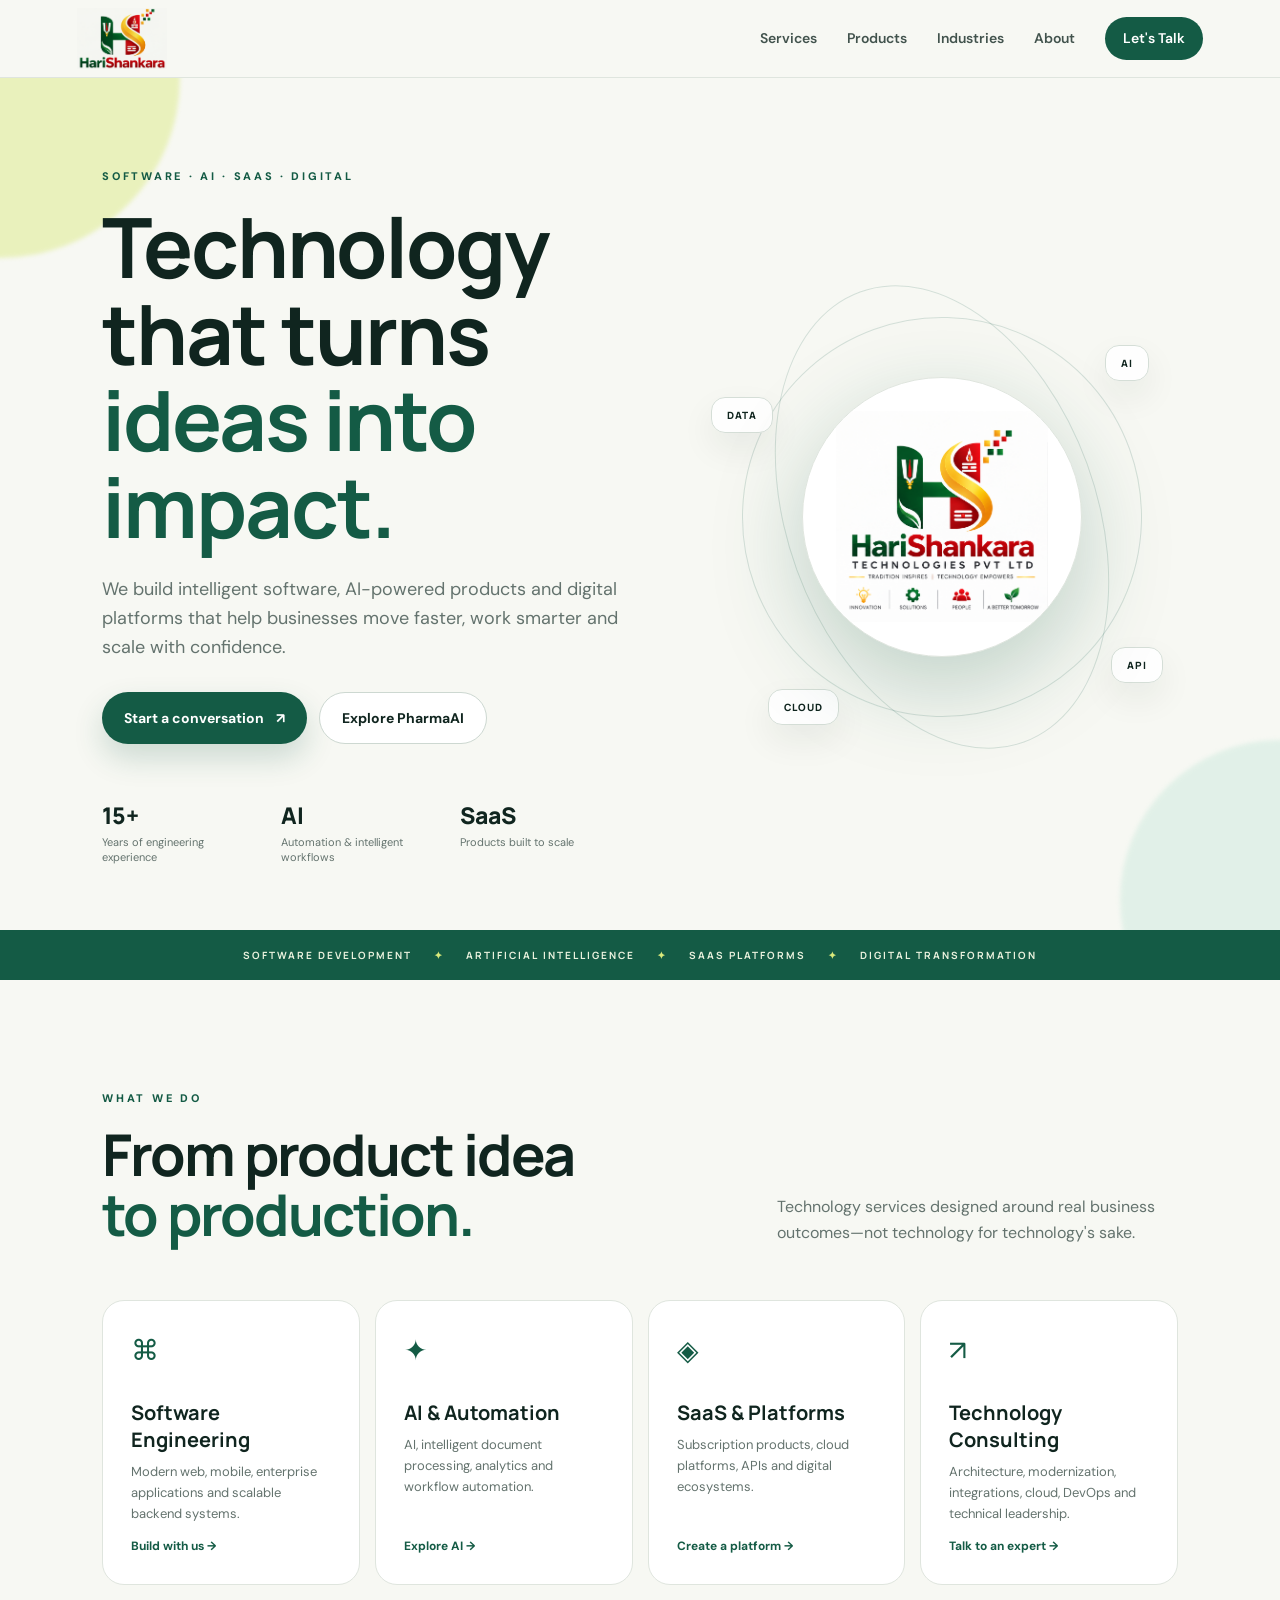
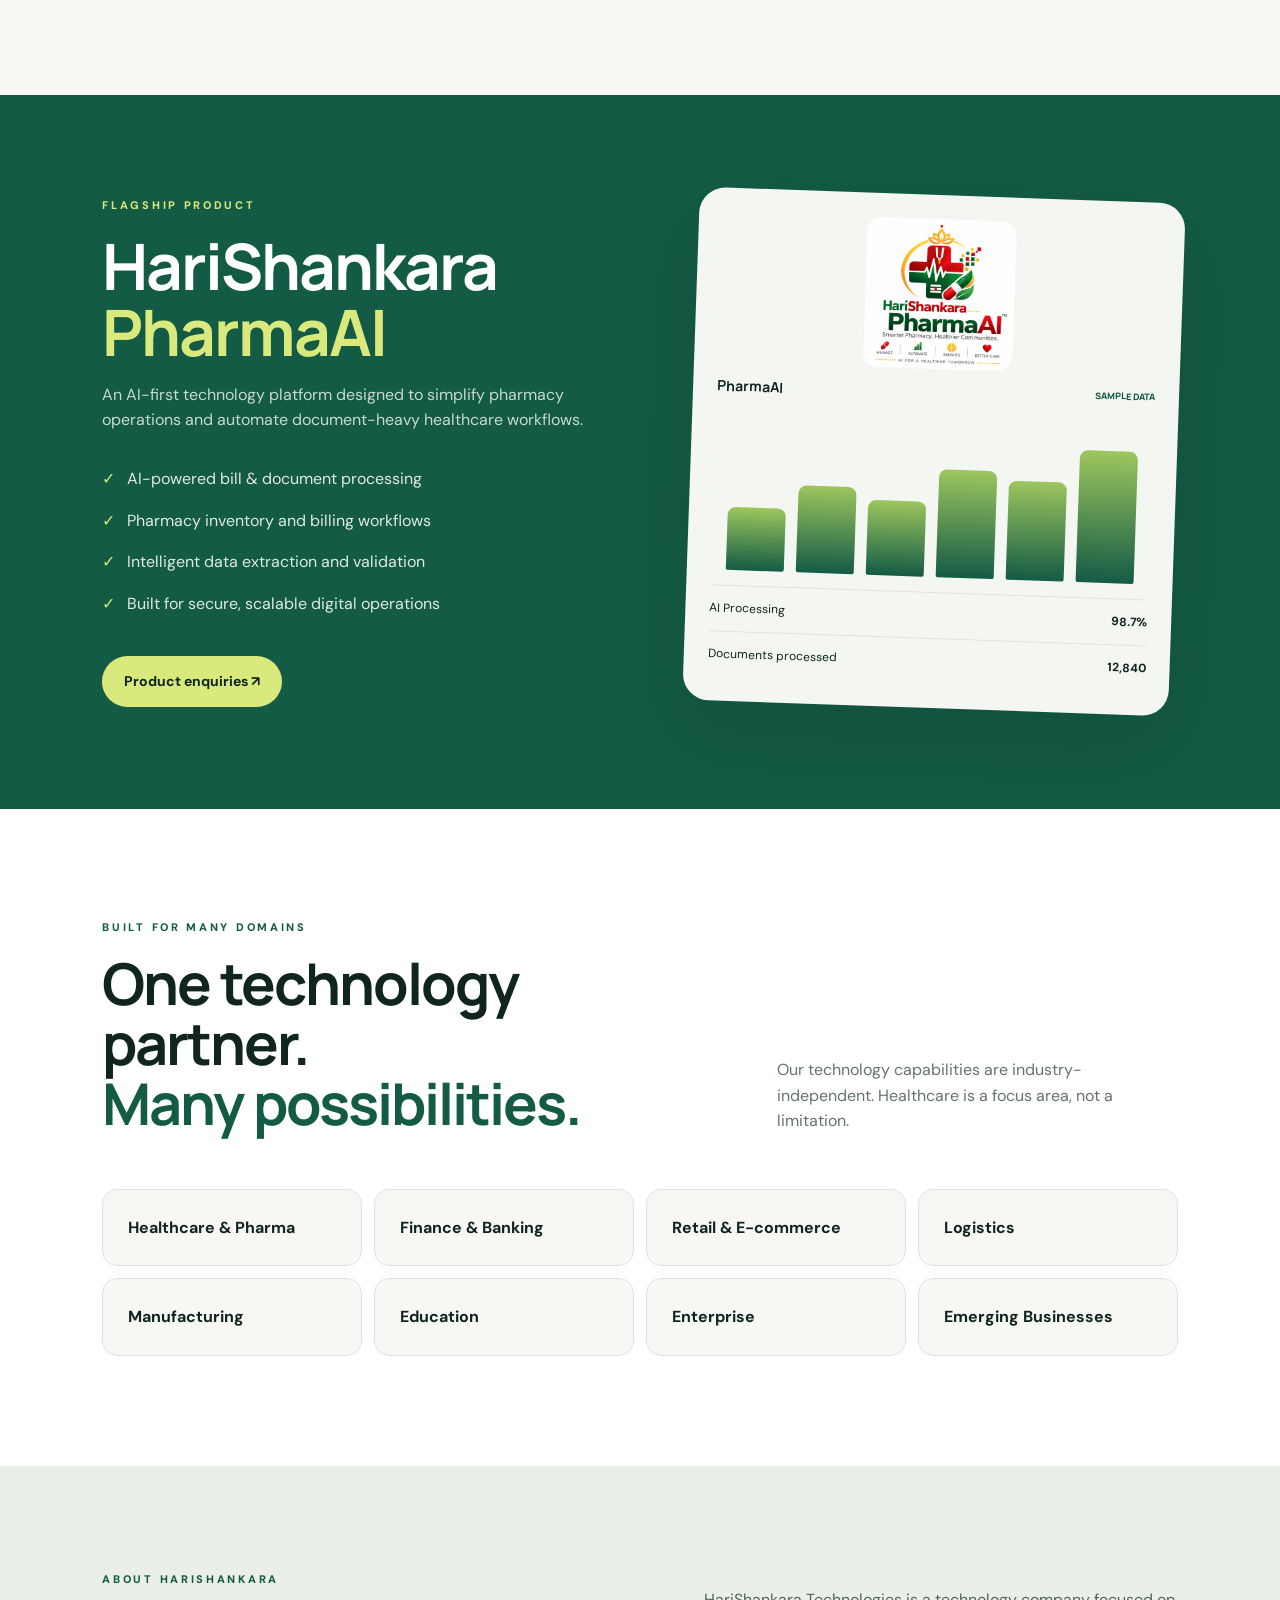
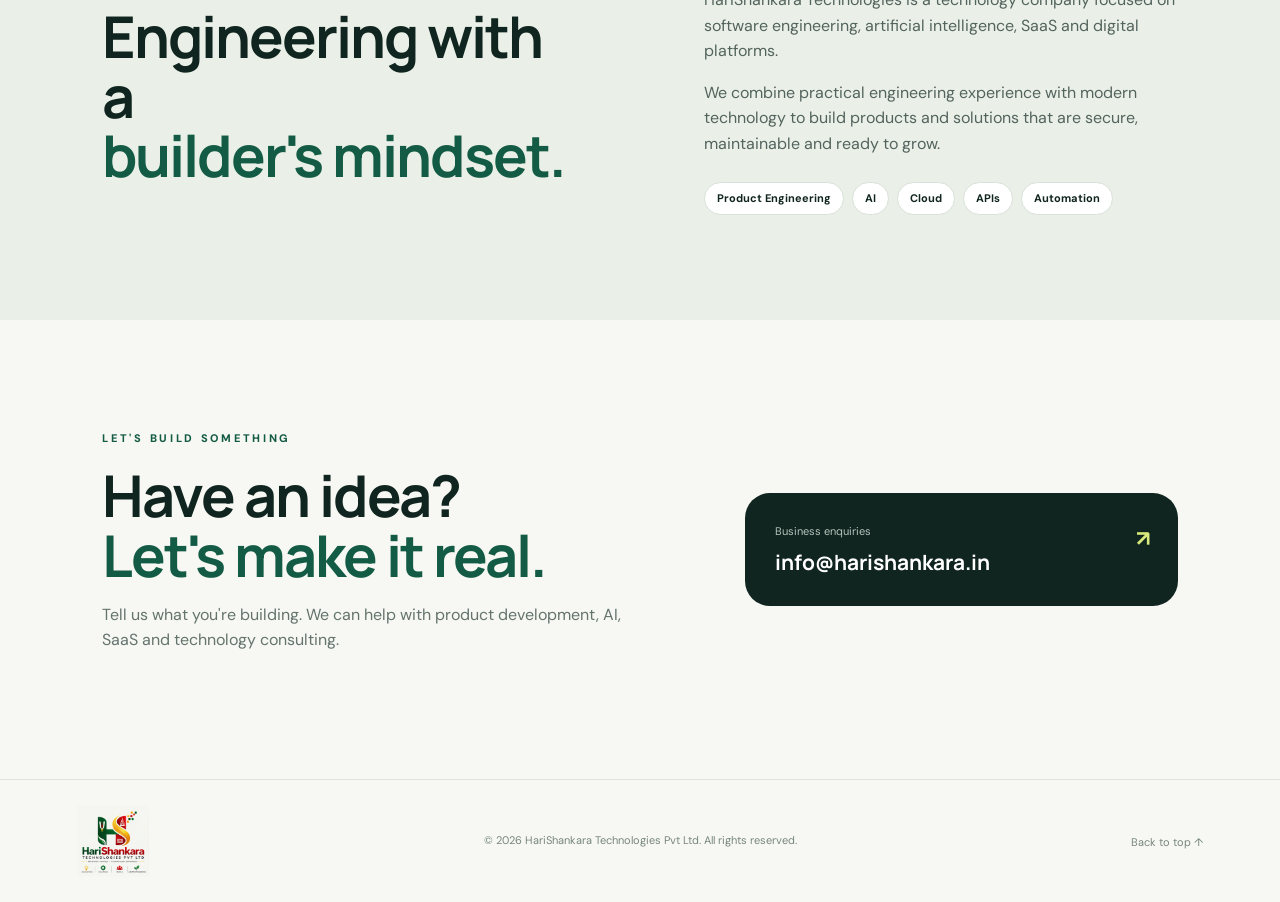
==== index-v1.html @ 50c5f349 "Add initial HTML and CSS files for HariShankara Technologies website - Created index-v1.html with st" ====
<!doctype html>
<html lang="en">

<head>
    <meta charset="utf-8">
    <meta name="viewport" content="width=device-width,initial-scale=1">
    <meta name="description"
        content="HariShankara Technologies — software, AI, SaaS and digital solutions for modern businesses.">
    <title>HariShankara Technologies</title>
    <link rel="icon" type="image/png" href="assets/favicon.png">
    <meta property="og:type" content="website">
    <meta property="og:title" content="HariShankara Technologies">
    <meta property="og:description" content="Software, AI, SaaS and digital solutions for modern businesses.">
    <meta property="og:image" content="https://harishankara.in/assets/technologies-logo.png">
    <meta name="twitter:card" content="summary">
    <link rel="stylesheet" href="styles-v1.css">
</head>

<body>
    <header class="nav"><a class="brand" href="#home"><img
                class="logo" src="assets/technologies-logo-header.png" alt="HariShankara Technologies"></a>
        <nav><a href="#services">Services</a><a href="#products">Products</a><a href="#industries">Industries</a><a
                href="#about">About</a><a class="nav-cta" href="#contact">Let's Talk</a></nav><button class="menu"
            aria-label="Open menu">☰</button>
    </header>
    <main id="home">
        <section class="hero">
            <div class="glow g1"></div>
            <div class="glow g2"></div>
            <div class="hero-copy">
                <div class="eyebrow">SOFTWARE · AI · SAAS · DIGITAL</div>
                <h1>Technology that turns <em>ideas into impact.</em></h1>
                <p>We build intelligent software, AI-powered products and digital platforms that help businesses move
                    faster, work smarter and scale with confidence.</p>
                <div class="actions"><a class="btn primary" href="#contact">Start a conversation <span>↗</span></a><a
                        class="btn ghost" href="#products">Explore PharmaAI</a></div>
                <div class="stats">
                    <div><strong>15+</strong><span>Years of engineering experience</span></div>
                    <div><strong>AI</strong><span>Automation & intelligent workflows</span></div>
                    <div><strong>SaaS</strong><span>Products built to scale</span></div>
                </div>
            </div>
            <div class="hero-art">
                <div class="orbit o1"></div>
                <div class="orbit o2"></div>
                <div class="core"><img src="assets/technologies-logo.png" alt="HariShankara Technologies"></div>
                <div class="node n1">AI</div>
                <div class="node n2">API</div>
                <div class="node n3">CLOUD</div>
                <div class="node n4">DATA</div>
            </div>
        </section>
        <section class="marquee"><span>SOFTWARE DEVELOPMENT</span><i>✦</i><span>ARTIFICIAL
                INTELLIGENCE</span><i>✦</i><span>SAAS PLATFORMS</span><i>✦</i><span>DIGITAL TRANSFORMATION</span>
        </section>
        <section id="services" class="section">
            <div class="section-head">
                <div>
                    <div class="eyebrow">WHAT WE DO</div>
                    <h2>From product idea<br><em>to production.</em></h2>
                </div>
                <p>Technology services designed around real business outcomes—not technology for technology's sake.</p>
            </div>
            <div class="cards services">
                <article><span class="icon">⌘</span>
                    <h3>Software Engineering</h3>
                    <p>Modern web, mobile, enterprise applications and scalable backend systems.</p><a
                        href="#contact">Build with us →</a>
                </article>
                <article><span class="icon">✦</span>
                    <h3>AI & Automation</h3>
                    <p>AI, intelligent document processing, analytics and workflow automation.</p><a
                        href="#contact">Explore AI →</a>
                </article>
                <article><span class="icon">◈</span>
                    <h3>SaaS & Platforms</h3>
                    <p>Subscription products, cloud platforms, APIs and digital ecosystems.</p><a href="#contact">Create
                        a platform →</a>
                </article>
                <article><span class="icon">↗</span>
                    <h3>Technology Consulting</h3>
                    <p>Architecture, modernization, integrations, cloud, DevOps and technical leadership.</p><a
                        href="#contact">Talk to an expert →</a>
                </article>
            </div>
        </section>
        <section id="products" class="product">
            <div class="product-copy">
                <div class="eyebrow">FLAGSHIP PRODUCT</div>
                <h2>HariShankara <em>PharmaAI</em></h2>
                <p>An AI-first technology platform designed to simplify pharmacy operations and automate document-heavy
                    healthcare workflows.</p>
                <ul>
                    <li>AI-powered bill & document processing</li>
                    <li>Pharmacy inventory and billing workflows</li>
                    <li>Intelligent data extraction and validation</li>
                    <li>Built for secure, scalable digital operations</li>
                </ul><a class="btn light" href="#contact">Product enquiries ↗</a>
            </div>
            <div class="product-screen">
                <img class="product-logo" src="assets/pharmaai-logo.png" alt="HariShankara PharmaAI logo">
                <div class="screen-top"><b>PharmaAI</b><span>SAMPLE DATA</span></div>
                <div class="chart">
                    <div class="bar b1"></div>
                    <div class="bar b2"></div>
                    <div class="bar b3"></div>
                    <div class="bar b4"></div>
                    <div class="bar b5"></div>
                    <div class="bar b6"></div>
                </div>
                <div class="screen-row"><span>AI Processing</span><b>98.7%</b></div>
                <div class="screen-row"><span>Documents processed</span><b>12,840</b></div>
            </div>
        </section>
        <section id="industries" class="section industries">
            <div class="section-head">
                <div>
                    <div class="eyebrow">BUILT FOR MANY DOMAINS</div>
                    <h2>One technology partner.<br><em>Many possibilities.</em></h2>
                </div>
                <p>Our technology capabilities are industry-independent. Healthcare is a focus area, not a limitation.
                </p>
            </div>
            <div class="industry-grid">
                <div>Healthcare & Pharma</div>
                <div>Finance & Banking</div>
                <div>Retail & E-commerce</div>
                <div>Logistics</div>
                <div>Manufacturing</div>
                <div>Education</div>
                <div>Enterprise</div>
                <div>Emerging Businesses</div>
            </div>
        </section>
        <section id="about" class="about">
            <div>
                <div class="eyebrow">ABOUT HARISHANKARA</div>
                <h2>Engineering with a<br><em>builder's mindset.</em></h2>
            </div>
            <div>
                <p>HariShankara Technologies is a technology company focused on software engineering, artificial
                    intelligence, SaaS and digital platforms.</p>
                <p>We combine practical engineering experience with modern technology to build products and solutions
                    that are secure, maintainable and ready to grow.</p>
                <div class="pill-row"><span>Product
                        Engineering</span><span>AI</span><span>Cloud</span><span>APIs</span><span>Automation</span>
                </div>
            </div>
        </section>
        <section id="contact" class="contact">
            <div>
                <div class="eyebrow">LET'S BUILD SOMETHING</div>
                <h2>Have an idea?<br><em>Let's make it real.</em></h2>
                <p>Tell us what you're building. We can help with product development, AI, SaaS and technology
                    consulting.</p>
            </div><a class="contact-card" href="mailto:info@harishankara.in"><span>Business
                    enquiries</span><strong>info@harishankara.in</strong><b>↗</b></a>
        </section>
    </main>
    <footer>
        <a class="brand" href="#home"><img class="logo" src="assets/technologies-logo.png" alt="HariShankara Technologies"></a>
        <p>© 2026 HariShankara Technologies Pvt Ltd. All rights reserved.</p>
        <div><a href="#home">Back to top ↑</a></div>
    </footer>
    <script src="script.js"></script>
</body>

</html>
---- styles-v1.css ----
@import url('https://fonts.googleapis.com/css2?family=DM+Sans:wght@400;500;600;700&family=Manrope:wght@600;700;800&display=swap');
:root{--ink:#10251f;--muted:#64736e;--paper:#f7f8f3;--card:#fff;--green:#145b45;--lime:#d9e97b;--gold:#e6b84a;--line:#dfe5de}*{box-sizing:border-box}html{scroll-behavior:smooth}body{margin:0;background:var(--paper);color:var(--ink);font-family:'DM Sans',sans-serif;line-height:1.6}a{text-decoration:none;color:inherit}.nav{height:78px;display:flex;align-items:center;justify-content:space-between;padding:0 6vw;border-bottom:1px solid var(--line);background:#f7f8f3e8;backdrop-filter:blur(14px);position:sticky;top:0;z-index:20}.brand{display:flex;align-items:center;gap:11px}.brand .mark{width:40px;height:40px;border-radius:13px;background:linear-gradient(145deg,var(--green),#0c3328);color:var(--lime);display:grid;place-items:center;font-family:Manrope;font-weight:800;font-size:14px;box-shadow:0 7px 20px #0e46332b}.brand b{display:block;font-family:Manrope;font-size:16px;line-height:1}.brand small{display:block;color:#72817b;font-size:10px;letter-spacing:2px;text-transform:uppercase;margin-top:4px}nav{display:flex;gap:30px;align-items:center;font-size:14px;font-weight:600}nav a{color:#42534d}nav a:hover{color:var(--green)}.nav-cta{background:var(--green);color:white!important;padding:10px 18px;border-radius:999px}.menu{display:none;background:none;border:0;font-size:24px}.hero{min-height:calc(100vh - 78px);padding:7vw 8vw 5vw;display:grid;grid-template-columns:1.08fr .92fr;gap:4vw;align-items:center;position:relative;overflow:hidden}.hero-copy{position:relative;z-index:2}.eyebrow{font-size:11px;letter-spacing:2.7px;font-weight:800;color:var(--green);margin-bottom:18px}.hero h1,h2{font-family:Manrope;margin:0;letter-spacing:-2px;line-height:1.04}.hero h1{font-size:clamp(48px,6.5vw,88px);max-width:850px}.hero h1 em,h2 em{font-style:normal;color:var(--green)}.hero-copy>p{font-size:18px;color:var(--muted);max-width:650px;margin:26px 0 30px}.actions{display:flex;gap:12px;flex-wrap:wrap}.btn{display:inline-flex;align-items:center;gap:12px;border-radius:999px;padding:14px 22px;font-weight:700;font-size:14px}.primary{background:var(--green);color:#fff;box-shadow:0 14px 30px #145b4530}.ghost{border:1px solid #cdd8d1;background:white}.stats{display:flex;gap:34px;margin-top:55px}.stats div{max-width:145px}.stats strong{font:800 23px Manrope;display:block}.stats span{font-size:11px;color:var(--muted);line-height:1.4;display:block;margin-top:4px}.hero-art{height:520px;position:relative;display:grid;place-items:center}.core{width:190px;height:190px;border-radius:50%;background:radial-gradient(circle at 35% 30%,#2b7a5f,#0b392c 65%);box-shadow:0 30px 90px #145b4540;display:grid;place-items:center;color:var(--lime);z-index:2;border:1px solid #b8d76d55}.core span{font:800 44px Manrope;line-height:1}.core small{margin-top:-65px;letter-spacing:4px;font-weight:800;font-size:9px;color:#dce9c4}.orbit{position:absolute;border:1px solid #145b4528;border-radius:50%;transform:rotate(-20deg)}.o1{width:400px;height:400px}.o2{width:310px;height:480px}.node{position:absolute;padding:10px 15px;border:1px solid #d5ded7;background:#ffffffd9;backdrop-filter:blur(10px);border-radius:14px;font:800 10px Manrope;letter-spacing:1px;box-shadow:0 15px 35px #10251f12}.n1{top:17%;right:6%}.n2{bottom:18%;right:3%}.n3{bottom:10%;left:13%}.n4{top:27%;left:1%}.glow{position:absolute;border-radius:50%;filter:blur(2px);opacity:.45}.g1{width:360px;height:360px;background:#d9e97b;top:-180px;left:-180px}.g2{width:320px;height:320px;background:#c8e8db;right:-160px;bottom:-130px}.marquee{display:flex;justify-content:center;gap:22px;flex-wrap:wrap;padding:18px;background:var(--green);color:#eaf2de;font:700 10px Manrope;letter-spacing:2px}.marquee i{color:var(--lime);font-style:normal}.section{padding:110px 8vw}.section-head{display:grid;grid-template-columns:1fr .7fr;gap:8vw;align-items:end;margin-bottom:55px}.section h2,.about h2,.contact h2{font-size:clamp(38px,4.5vw,64px)}.section-head>p{color:var(--muted);max-width:500px;margin:0}.cards{display:grid;grid-template-columns:repeat(4,1fr);gap:15px}.cards article{background:var(--card);border:1px solid var(--line);border-radius:22px;padding:28px;min-height:285px;display:flex;flex-direction:column;transition:.3s}.cards article:hover{transform:translateY(-7px);box-shadow:0 20px 45px #10251f12}.icon{font-size:28px;color:var(--green)}.cards h3{font:700 20px Manrope;margin:25px 0 9px}.cards p{color:var(--muted);font-size:13px;margin:0}.cards a{margin-top:auto;color:var(--green);font-weight:700;font-size:12px}.product{background:var(--green);color:white;padding:100px 8vw;display:grid;grid-template-columns:1fr 1fr;gap:8vw;align-items:center;overflow:hidden}.product .eyebrow{color:var(--lime)}.product h2{font-size:clamp(42px,5vw,70px)}.product h2 em{color:var(--lime)}.product-copy>p{color:#c7d9d1;max-width:540px}.product ul{padding:0;list-style:none;margin:25px 0 32px}.product li{padding:8px 0;color:#e0e9e4}.product li:before{content:'✓';color:var(--lime);margin-right:12px}.btn.light{background:var(--lime);color:var(--ink)}.product-screen{background:#f4f7f1;color:var(--ink);border-radius:26px;padding:24px;box-shadow:0 30px 80px #001f1528;transform:rotate(2deg)}.screen-top{display:flex;justify-content:space-between;font:800 14px Manrope}.screen-top span{font-size:9px;color:var(--green)}.chart{height:190px;display:flex;align-items:end;gap:12px;padding:25px 15px 15px}.bar{flex:1;background:linear-gradient(#9dc65e,#145b45);border-radius:8px 8px 2px 2px}.b1{height:42%}.b2{height:58%}.b3{height:50%}.b4{height:72%}.b5{height:66%}.b6{height:88%}.screen-row{border-top:1px solid var(--line);padding:13px 0;display:flex;justify-content:space-between;font-size:12px}.industries{background:#fff}.industry-grid{display:grid;grid-template-columns:repeat(4,1fr);gap:12px}.industry-grid div{padding:25px;border:1px solid var(--line);border-radius:15px;font-weight:700;background:var(--paper)}.about{padding:105px 8vw;display:grid;grid-template-columns:1fr 1fr;gap:10vw;background:#eaf0e8}.about p{color:#53635d;max-width:590px}.pill-row{display:flex;flex-wrap:wrap;gap:8px;margin-top:25px}.pill-row span{padding:7px 12px;border-radius:99px;background:#fff;border:1px solid #d8e1d9;font-size:11px;font-weight:700}.contact{padding:110px 8vw;display:grid;grid-template-columns:1fr .8fr;gap:8vw;align-items:center}.contact p{color:var(--muted);max-width:550px}.contact-card{background:var(--ink);color:white;border-radius:25px;padding:30px;display:block;position:relative;transition:.25s}.contact-card:hover{transform:translateY(-5px)}.contact-card span{font-size:11px;color:#b5c5bd;display:block}.contact-card strong{font:700 21px Manrope;display:block;margin-top:8px}.contact-card b{position:absolute;right:28px;top:28px;color:var(--lime);font-size:22px}footer{padding:28px 6vw;border-top:1px solid var(--line);display:flex;align-items:center;justify-content:space-between;gap:20px}footer p,footer a{font-size:11px;color:#77857f}footer .brand .mark{width:34px;height:34px;font-size:11px}
@media(max-width:900px){nav{display:none}.menu{display:block}.hero{grid-template-columns:1fr;padding-top:70px}.hero-art{height:390px}.cards{grid-template-columns:1fr 1fr}.section-head,.product,.about,.contact{grid-template-columns:1fr;gap:35px}.industry-grid{grid-template-columns:1fr 1fr}.stats{gap:18px}.product-screen{max-width:620px}.hero h1{font-size:clamp(44px,10vw,70px)}}@media(max-width:560px){.nav{padding:0 5vw}.hero,.section,.product,.about,.contact{padding-left:5vw;padding-right:5vw}.hero-art{height:320px}.core{width:135px;height:135px}.o1{width:260px;height:260px}.o2{width:220px;height:330px}.cards,.industry-grid{grid-template-columns:1fr}.stats{flex-wrap:wrap}.stats div{max-width:120px}.marquee{gap:12px}.product-screen{transform:none}footer{flex-direction:column;align-items:flex-start}}

.brand .logo{height:84px;width:84px;object-fit:contain;margin:-3px 0;mix-blend-mode:multiply}
footer .brand .logo{height:72px;width:72px}
.core{width:260px;height:260px;background:#fff;overflow:hidden;border:1px solid var(--line)}
.core img{width:100%;height:100%;object-fit:cover;transform:scale(1.08)}
.product-logo{display:block;width:150px;height:150px;object-fit:contain;margin:0 auto 14px;border-radius:16px;background:#fff}
@media(max-width:560px){.core{width:180px;height:180px}}
.core{border-radius:32px;width:280px;height:280px}
.core img{object-fit:contain;transform:none}
@media(max-width:560px){.core{width:190px;height:190px;border-radius:24px}}
.core{border-radius:50%;width:280px;height:280px;background:#fff}
.core img{width:76%;height:76%;object-fit:contain;transform:none}
@media(max-width:560px){.core{width:190px;height:190px;border-radius:50%}}

.nav .brand .logo{height:62px;width:auto}
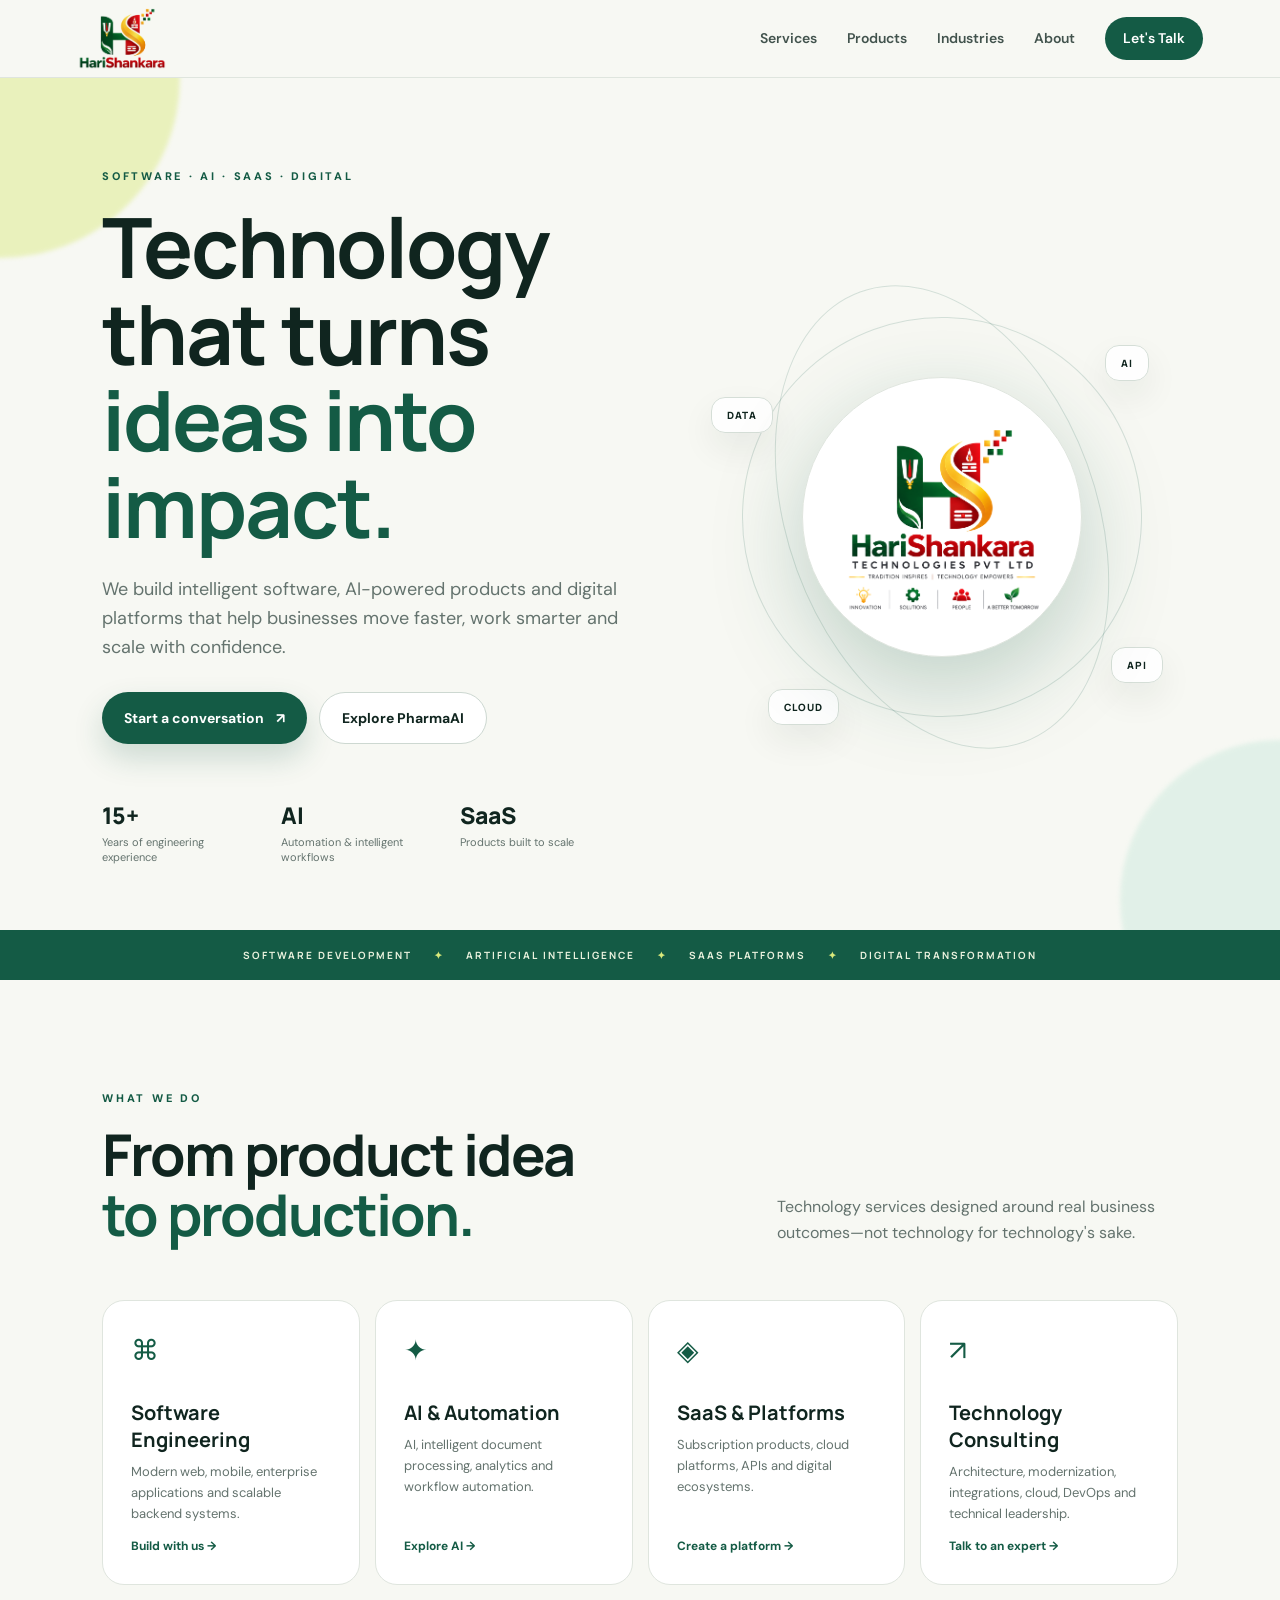
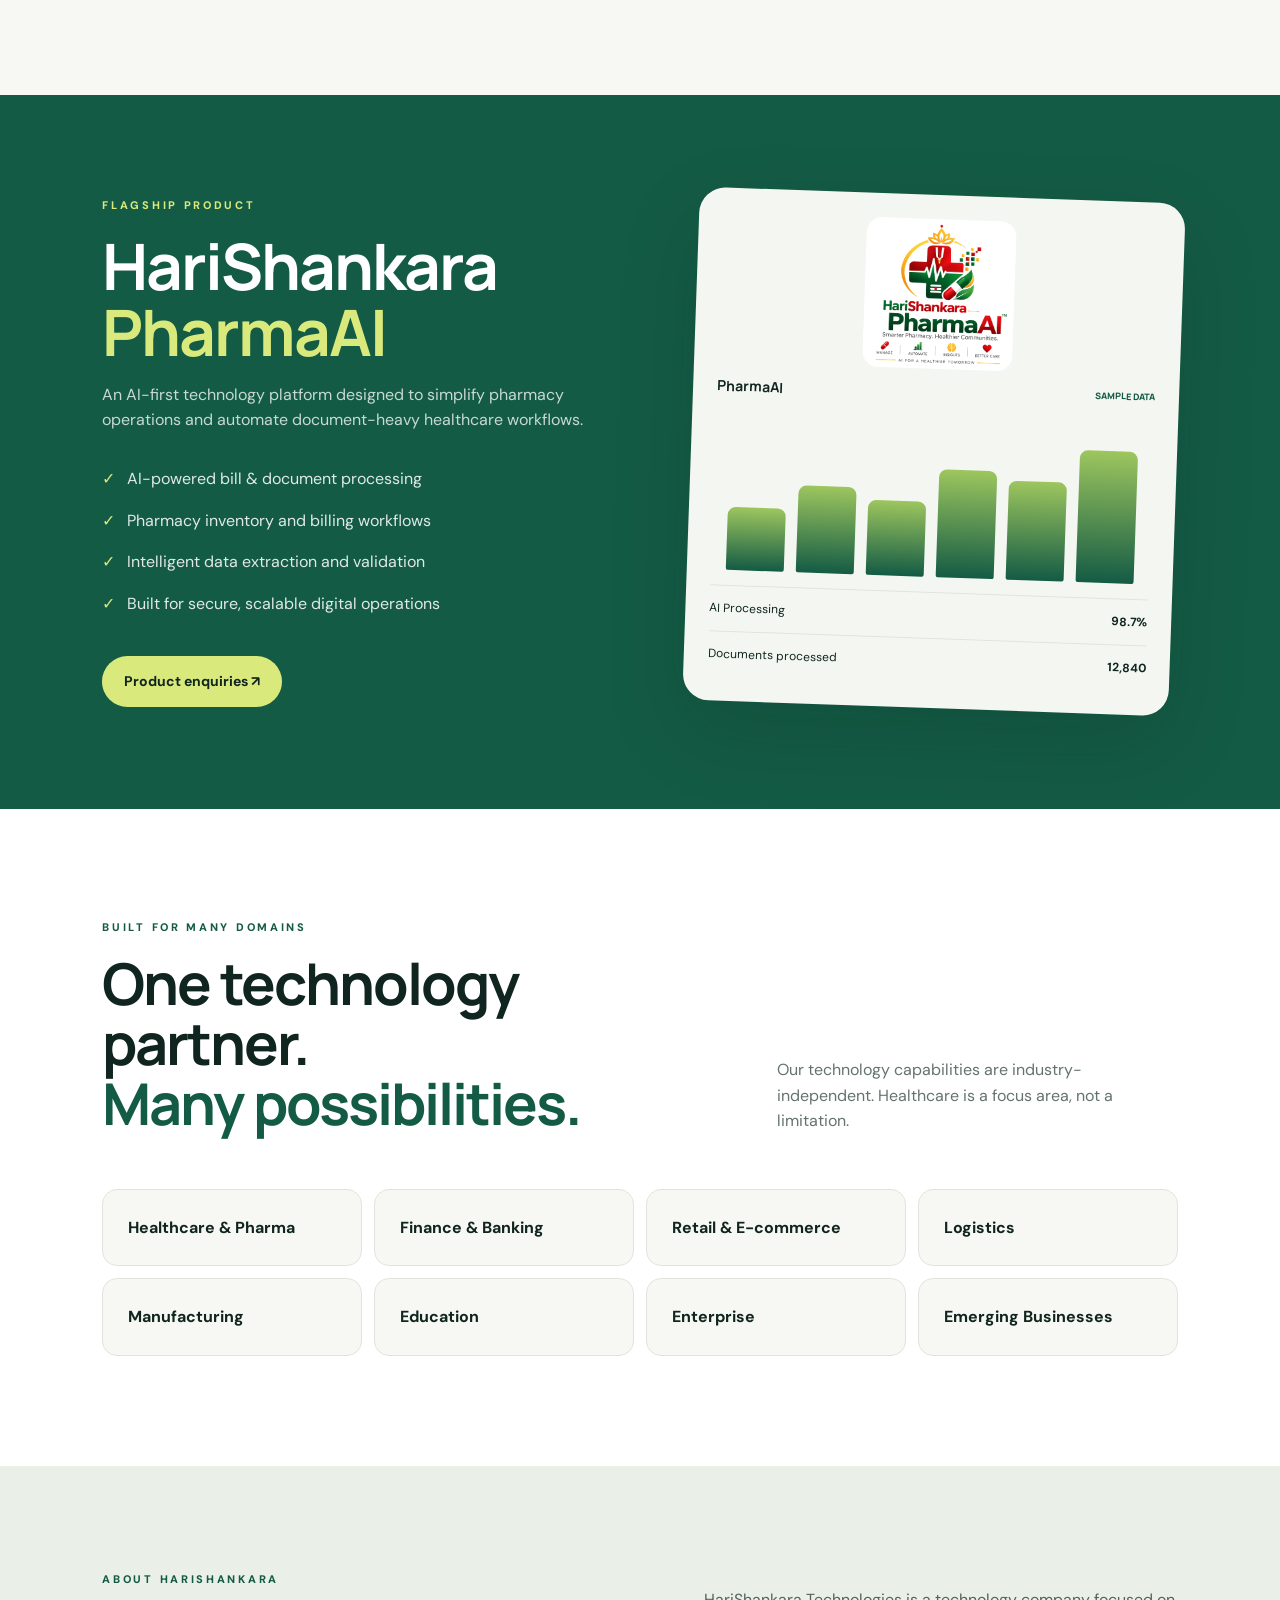
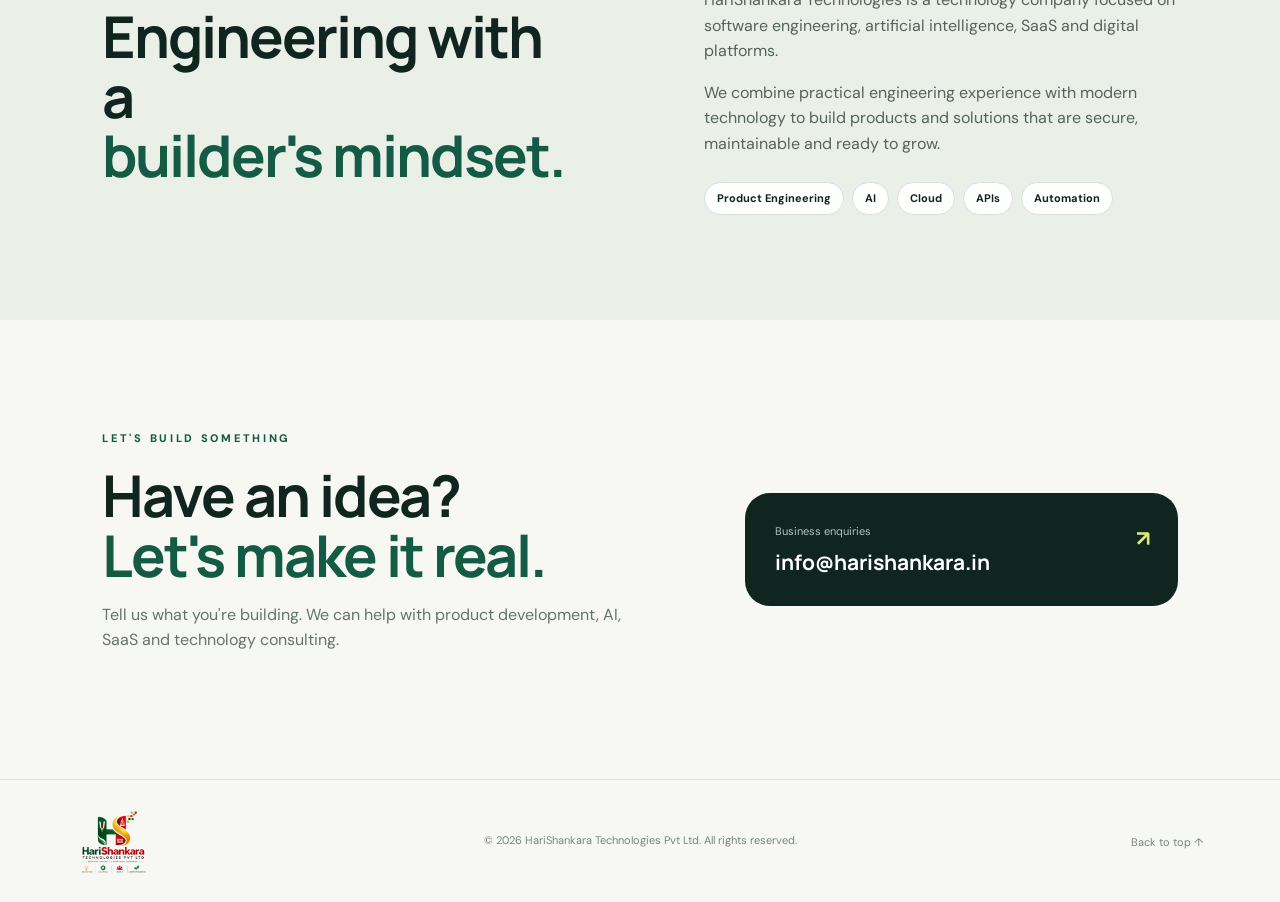
==== commit f0992750: "feat: add eyebrow text to hero section for enhanced messaging" ====
--- a/index-v1.html
+++ b/index-v1.html
@@ -28,6 +28,7 @@
             <div class="glow g1"></div>
             <div class="glow g2"></div>
             <div class="hero-copy">
+                
                 <div class="eyebrow">SOFTWARE · AI · SAAS · DIGITAL</div>
                 <h1>Technology that turns <em>ideas into impact.</em></h1>
                 <p>We build intelligent software, AI-powered products and digital platforms that help businesses move
